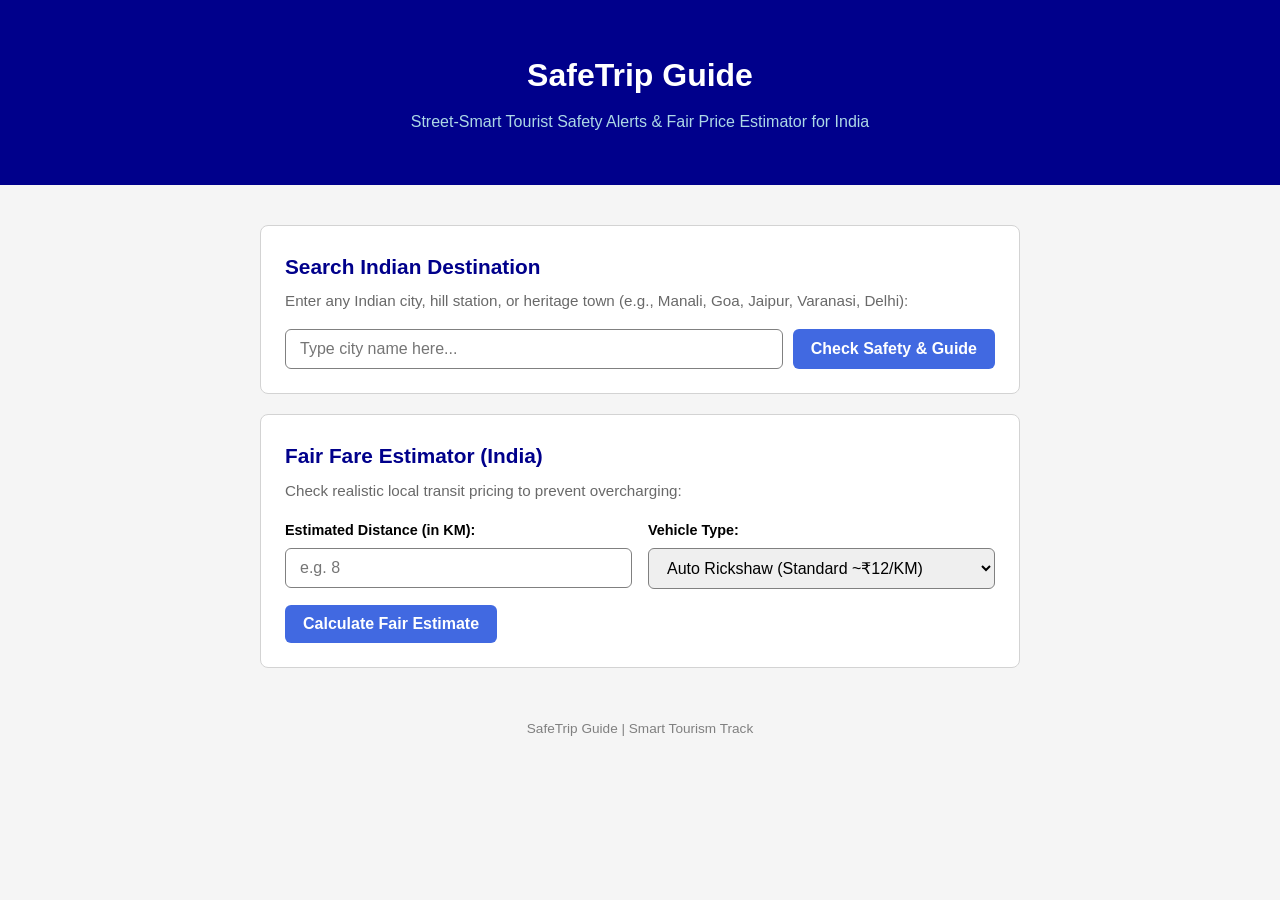
==== index.html @ 3e647286 "Rename new1.html to index.html" ====
<!DOCTYPE html>
<html lang="en">

<head>
    <meta charset="UTF-8">
    <meta name="viewport" content="width=device-width, initial-scale=1.0">
    <title>SafeTrip Guide - Tourist Safety & Fare Estimator</title>
    <link rel="stylesheet" href="new1.css">
</head>

<body>

    <header class="header">
        <div class="container">
            <h1>SafeTrip Guide</h1>
            <p>Street-Smart Tourist Safety Alerts & Fair Price Estimator for India</p>
        </div>
    </header>

    <main class="container">
        <!-- Search Section -->
        <section class="card">
            <h2>Search Indian Destination</h2>
            <p class="subtitle">Enter any Indian city, hill station, or heritage town (e.g., Manali, Goa, Jaipur,
                Varanasi, Delhi):</p>
            <div class="input-group">
                <input type="text" id="city-input" placeholder="Type city name here...">
                <button id="search-btn">Check Safety & Guide</button>
            </div>
        </section>

        <!-- Destination Result Card -->
        <section id="result-card" class="card hidden">
            <h3 id="city-name"></h3>
            <p id="city-desc"></p>

            <div class="advisory-box">
                <h4>Ground Safety Alerts & Tourist Precautions:</h4>
                <ul id="alerts-list"></ul>
            </div>
        </section>

        <section class="card">
            <h2>Fair Fare Estimator (India)</h2>
            <p class="subtitle">Check realistic local transit pricing to prevent overcharging:</p>

            <div class="calculator-grid">
                <div class="input-field">
                    <label for="distance-input">Estimated Distance (in KM):</label>
                    <input type="number" id="distance-input" placeholder="e.g. 8" min="1">
                </div>

                <div class="input-field">
                    <label for="vehicle-select">Vehicle Type:</label>
                    <select id="vehicle-select">
                        <option value="auto">Auto Rickshaw (Standard ~₹12/KM)</option>
                        <option value="cab">Taxi / Cab (Standard ~₹18/KM)</option>
                        <option value="bike">Bike Taxi (Standard ~₹7/KM)</option>
                    </select>
                </div>
            </div>

            <button id="calc-fare-btn">Calculate Fair Estimate</button>
            <div id="fare-result" class="result-badge hidden"></div>
        </section>
    </main>

    <footer class="footer">
        <p>SafeTrip Guide | Smart Tourism Track</p>
    </footer>

    <script src="new1.js"></script>
</body>

</html>
---- new1.css ----
* {
  box-sizing: border-box;
  margin: 0;
  padding: 0;
  font-family: 'Segoe UI', Tahoma, Geneva, Verdana, sans-serif;
}

body {
  background-color: whitesmoke;
  color: black;
  line-height: 1.6;
}

.container {
  max-width: 800px;
  margin: 0 auto;
  padding: 20px;
}

.header {
  background: darkblue;
  color: white;
  padding: 30px 0;
  text-align: center;
}

.header h1 {
  font-size: 2rem;
  margin-bottom: 8px;
}

.header p {
  font-size: 1rem;
  color: lightblue;
}

.card {
  background: white;
  border-radius: 8px;
  padding: 24px;
  margin-top: 20px;
  border: 1px solid lightgray;
}

.card h2 {
  font-size: 1.3rem;
  color: darkblue;
  margin-bottom: 6px;
}

.subtitle {
  font-size: 0.95rem;
  color: dimgray;
  margin-bottom: 16px;
}

.input-group {
  display: flex;
  gap: 10px;
}

input[type="text"],
input[type="number"],
select {
  width: 100%;
  padding: 10px 14px;
  border: 1px solid gray;
  border-radius: 6px;
  font-size: 1rem;
}

button {
  background-color: royalblue;
  color: white;
  border: none;
  border-radius: 6px;
  padding: 10px 18px;
  font-size: 1rem;
  font-weight: 600;
  cursor: pointer;
  white-space: nowrap;
}

button:hover {
  background-color: navy;
}

.calculator-grid {
  display: grid;
  grid-template-columns: 1fr 1fr;
  gap: 16px;
  margin-bottom: 16px;
}

.input-field label {
  display: block;
  font-size: 0.9rem;
  font-weight: 600;
  margin-bottom: 6px;
}

.advisory-box {
  margin-top: 18px;
  background-color: lightyellow;
  border-left: 5px solid darkorange;
  padding: 16px;
  border-radius: 4px;
}

.advisory-box h4 {
  color: saddlebrown;
  margin-bottom: 10px;
}

.advisory-box ul {
  padding-left: 20px;
}

.advisory-box li {
  margin-bottom: 8px;
  font-size: 0.95rem;
  color: darkred;
}

.result-badge {
  margin-top: 16px;
  padding: 14px;
  background-color: honeydew;
  border: 1px solid seagreen;
  color: darkgreen;
  border-radius: 6px;
  font-weight: 600;
}

.hidden {
  display: none;
}

.footer {
  text-align: center;
  padding: 30px 0;
  color: gray;
  font-size: 0.85rem;
}

@media (max-width: 600px) {
  .input-group,
  .calculator-grid {
    grid-template-columns: 1fr;
    display: flex;
    flex-direction: column;
  }
}
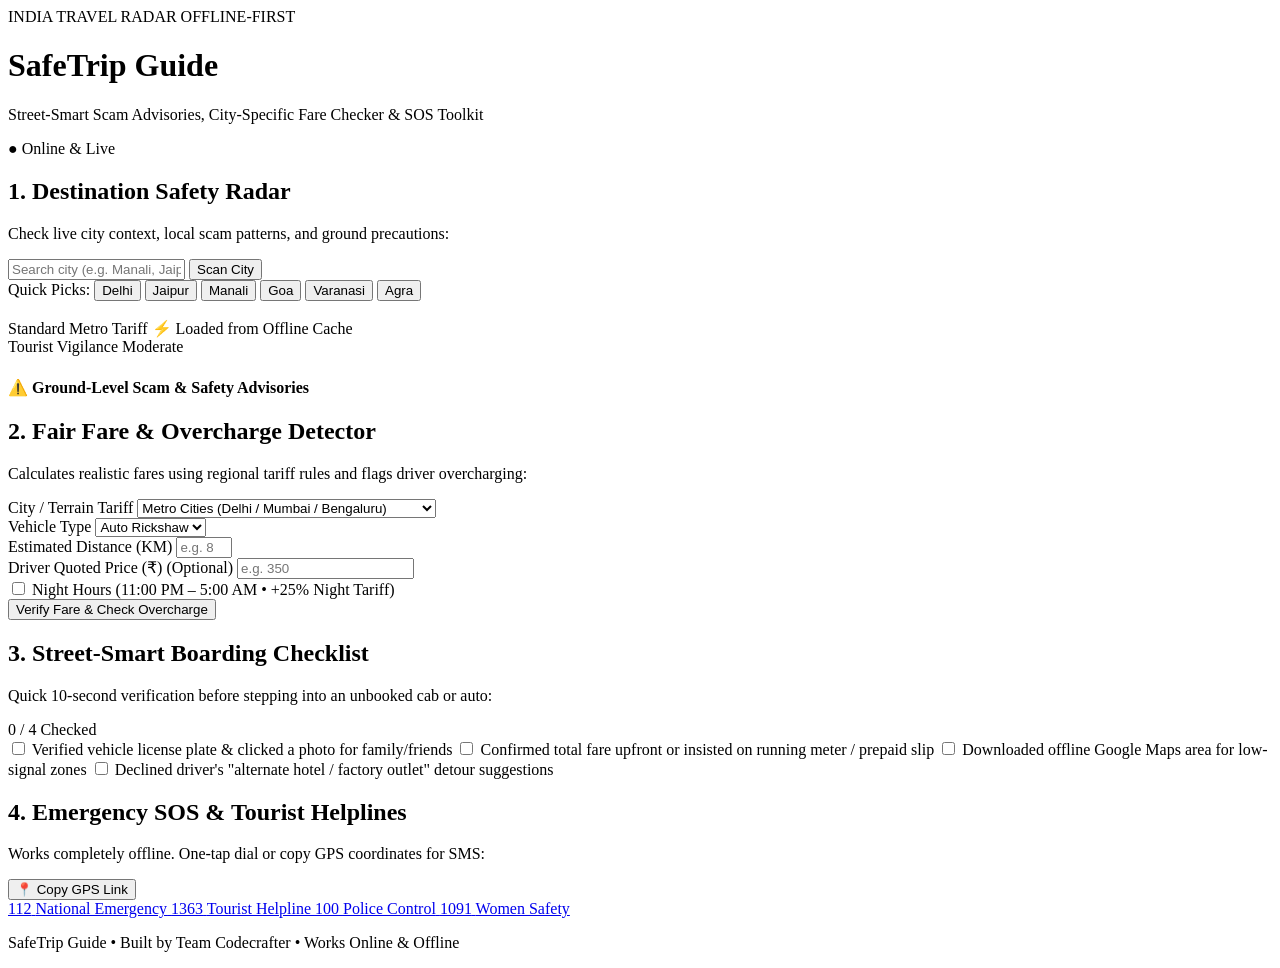
==== commit 4e764d46: "Revise index.html for SafeTrip Guide enhancements Updated the HTML structure and content for the Saf" ====
--- a/index.html
+++ b/index.html
@@ -4,72 +4,197 @@
 <head>
     <meta charset="UTF-8">
     <meta name="viewport" content="width=device-width, initial-scale=1.0">
-    <title>SafeTrip Guide - Tourist Safety & Fare Estimator</title>
-    <link rel="stylesheet" href="new1.css">
+    <title>SafeTrip Guide — Street-Smart Tourist Safety & Fare Radar</title>
+    <link rel="stylesheet" href="ss.css">
 </head>
 
 <body>
 
     <header class="header">
-        <div class="container">
-            <h1>SafeTrip Guide</h1>
-            <p>Street-Smart Tourist Safety Alerts & Fair Price Estimator for India</p>
+        <div class="container header-flex">
+            <div>
+                <div class="brand-row">
+                    <span class="brand-badge">INDIA TRAVEL RADAR</span>
+                    <span class="version-tag">OFFLINE-FIRST</span>
+                </div>
+                <h1>SafeTrip Guide</h1>
+                <p>Street-Smart Scam Advisories, City-Specific Fare Checker & SOS Toolkit</p>
+            </div>
+            <div id="network-status" class="status-pill online">● Online & Live</div>
         </div>
     </header>
 
     <main class="container">
-        <!-- Search Section -->
+        <!-- 1. Destination Safety Radar -->
         <section class="card">
-            <h2>Search Indian Destination</h2>
-            <p class="subtitle">Enter any Indian city, hill station, or heritage town (e.g., Manali, Goa, Jaipur,
-                Varanasi, Delhi):</p>
+            <div class="card-top">
+                <div>
+                    <h2>1. Destination Safety Radar</h2>
+                    <p class="subtitle">Check live city context, local scam patterns, and ground precautions:</p>
+                </div>
+            </div>
+
             <div class="input-group">
-                <input type="text" id="city-input" placeholder="Type city name here...">
-                <button id="search-btn">Check Safety & Guide</button>
-            </div>
-        </section>
-
-        <!-- Destination Result Card -->
-        <section id="result-card" class="card hidden">
-            <h3 id="city-name"></h3>
-            <p id="city-desc"></p>
-
-            <div class="advisory-box">
-                <h4>Ground Safety Alerts & Tourist Precautions:</h4>
-                <ul id="alerts-list"></ul>
-            </div>
-        </section>
-
+                <input type="text" id="city-input" placeholder="Search city (e.g. Manali, Jaipur, Goa, Delhi, Varanasi)..." autocomplete="off">
+                <button id="search-btn">Scan City</button>
+            </div>
+
+            <div class="quick-chips">
+                <span>Quick Picks:</span>
+                <button type="button" class="chip" data-city="Delhi">Delhi</button>
+                <button type="button" class="chip" data-city="Jaipur">Jaipur</button>
+                <button type="button" class="chip" data-city="Manali">Manali</button>
+                <button type="button" class="chip" data-city="Goa">Goa</button>
+                <button type="button" class="chip" data-city="Varanasi">Varanasi</button>
+                <button type="button" class="chip" data-city="Agra">Agra</button>
+            </div>
+
+            <!-- Search Result Drawer -->
+            <div id="result-card" class="result-panel hidden">
+                <div class="result-header">
+                    <div>
+                        <h3 id="city-name"></h3>
+                        <div class="meta-tags">
+                            <span id="region-rate-tag" class="info-pill">Standard Metro Tariff</span>
+                            <span id="cache-tag" class="cache-pill hidden">⚡ Loaded from Offline Cache</span>
+                        </div>
+                    </div>
+                    <div class="safety-meter-box">
+                        <span class="meter-label">Tourist Vigilance</span>
+                        <span id="risk-badge" class="risk-pill">Moderate</span>
+                    </div>
+                </div>
+
+                <p id="city-desc" class="wiki-summary"></p>
+
+                <div class="advisory-box">
+                    <h4>⚠️ Ground-Level Scam & Safety Advisories</h4>
+                    <ul id="alerts-list"></ul>
+                </div>
+
+                <div class="tip-strip" id="local-tip"></div>
+            </div>
+        </section>
+
+        <!-- 2. Fair Fare & Overcharge Detector -->
         <section class="card">
-            <h2>Fair Fare Estimator (India)</h2>
-            <p class="subtitle">Check realistic local transit pricing to prevent overcharging:</p>
+            <h2>2. Fair Fare & Overcharge Detector</h2>
+            <p class="subtitle">Calculates realistic fares using regional tariff rules and flags driver overcharging:</p>
 
             <div class="calculator-grid">
                 <div class="input-field">
-                    <label for="distance-input">Estimated Distance (in KM):</label>
-                    <input type="number" id="distance-input" placeholder="e.g. 8" min="1">
-                </div>
-
-                <div class="input-field">
-                    <label for="vehicle-select">Vehicle Type:</label>
+                    <label for="fare-city-select">City / Terrain Tariff</label>
+                    <select id="fare-city-select">
+                        <option value="metro">Metro Cities (Delhi / Mumbai / Bengaluru)</option>
+                        <option value="hills">Hill Stations (Manali / Shimla / Rishikesh)</option>
+                        <option value="goa">Coastal / Goa (High Base Tourist Tariff)</option>
+                        <option value="tier2">Tier-2 Heritage Cities (Jaipur / Agra / Varanasi)</option>
+                    </select>
+                </div>
+
+                <div class="input-field">
+                    <label for="vehicle-select">Vehicle Type</label>
                     <select id="vehicle-select">
-                        <option value="auto">Auto Rickshaw (Standard ~₹12/KM)</option>
-                        <option value="cab">Taxi / Cab (Standard ~₹18/KM)</option>
-                        <option value="bike">Bike Taxi (Standard ~₹7/KM)</option>
+                        <option value="auto">Auto Rickshaw</option>
+                        <option value="cab">City Taxi / Cab</option>
+                        <option value="bike">Bike Taxi</option>
                     </select>
                 </div>
-            </div>
-
-            <button id="calc-fare-btn">Calculate Fair Estimate</button>
-            <div id="fare-result" class="result-badge hidden"></div>
+
+                <div class="input-field">
+                    <label for="distance-input">Estimated Distance (KM)</label>
+                    <input type="number" id="distance-input" placeholder="e.g. 8" min="1" max="500">
+                </div>
+
+                <div class="input-field">
+                    <label for="quoted-input">Driver Quoted Price (₹) <span class="opt">(Optional)</span></label>
+                    <input type="number" id="quoted-input" placeholder="e.g. 350" min="1">
+                </div>
+            </div>
+
+            <div class="toggle-row">
+                <label class="checkbox-label">
+                    <input type="checkbox" id="night-charge">
+                    <span>Night Hours (11:00 PM – 5:00 AM • +25% Night Tariff)</span>
+                </label>
+            </div>
+
+            <button id="calc-fare-btn" class="full-btn">Verify Fare & Check Overcharge</button>
+
+            <div id="fare-result" class="result-badge hidden">
+                <div class="fare-main" id="fare-range"></div>
+                <div class="fare-sub" id="fare-breakdown"></div>
+                <div id="overcharge-verdict" class="verdict-box hidden"></div>
+            </div>
+        </section>
+
+        <!-- 3. Pre-Transit Safety Checklist (Persistent) -->
+        <section class="card">
+            <div class="checklist-header">
+                <div>
+                    <h2>3. Street-Smart Boarding Checklist</h2>
+                    <p class="subtitle">Quick 10-second verification before stepping into an unbooked cab or auto:</p>
+                </div>
+                <span id="checklist-progress" class="progress-badge">0 / 4 Checked</span>
+            </div>
+
+            <div class="checklist-items">
+                <label class="check-row">
+                    <input type="checkbox" class="safety-check" data-id="chk1">
+                    <span>Verified vehicle license plate & clicked a photo for family/friends</span>
+                </label>
+                <label class="check-row">
+                    <input type="checkbox" class="safety-check" data-id="chk2">
+                    <span>Confirmed total fare upfront or insisted on running meter / prepaid slip</span>
+                </label>
+                <label class="check-row">
+                    <input type="checkbox" class="safety-check" data-id="chk3">
+                    <span>Downloaded offline Google Maps area for low-signal zones</span>
+                </label>
+                <label class="check-row">
+                    <input type="checkbox" class="safety-check" data-id="chk4">
+                    <span>Declined driver's "alternate hotel / factory outlet" detour suggestions</span>
+                </label>
+            </div>
+        </section>
+
+        <!-- 4. Emergency SOS & Tourist Helplines -->
+        <section class="card sos-card">
+            <div class="sos-header">
+                <div>
+                    <h2>4. Emergency SOS & Tourist Helplines</h2>
+                    <p class="subtitle">Works completely offline. One-tap dial or copy GPS coordinates for SMS:</p>
+                </div>
+                <button type="button" id="copy-loc-btn" class="secondary-btn">📍 Copy GPS Link</button>
+            </div>
+
+            <div class="helpline-grid">
+                <a href="tel:112" class="helpline-item">
+                    <span class="num">112</span>
+                    <span class="label">National Emergency</span>
+                </a>
+                <a href="tel:1363" class="helpline-item">
+                    <span class="num">1363</span>
+                    <span class="label">Tourist Helpline</span>
+                </a>
+                <a href="tel:100" class="helpline-item">
+                    <span class="num">100</span>
+                    <span class="label">Police Control</span>
+                </a>
+                <a href="tel:1091" class="helpline-item">
+                    <span class="num">1091</span>
+                    <span class="label">Women Safety</span>
+                </a>
+            </div>
+            <p id="gps-feedback" class="gps-text hidden"></p>
         </section>
     </main>
 
     <footer class="footer">
-        <p>SafeTrip Guide | Smart Tourism Track</p>
+        <p>SafeTrip Guide • Built by Team Codecrafter • Works Online & Offline</p>
     </footer>
 
-    <script src="new1.js"></script>
+    <script src="ss.js"></script>
 </body>
 
 </html>
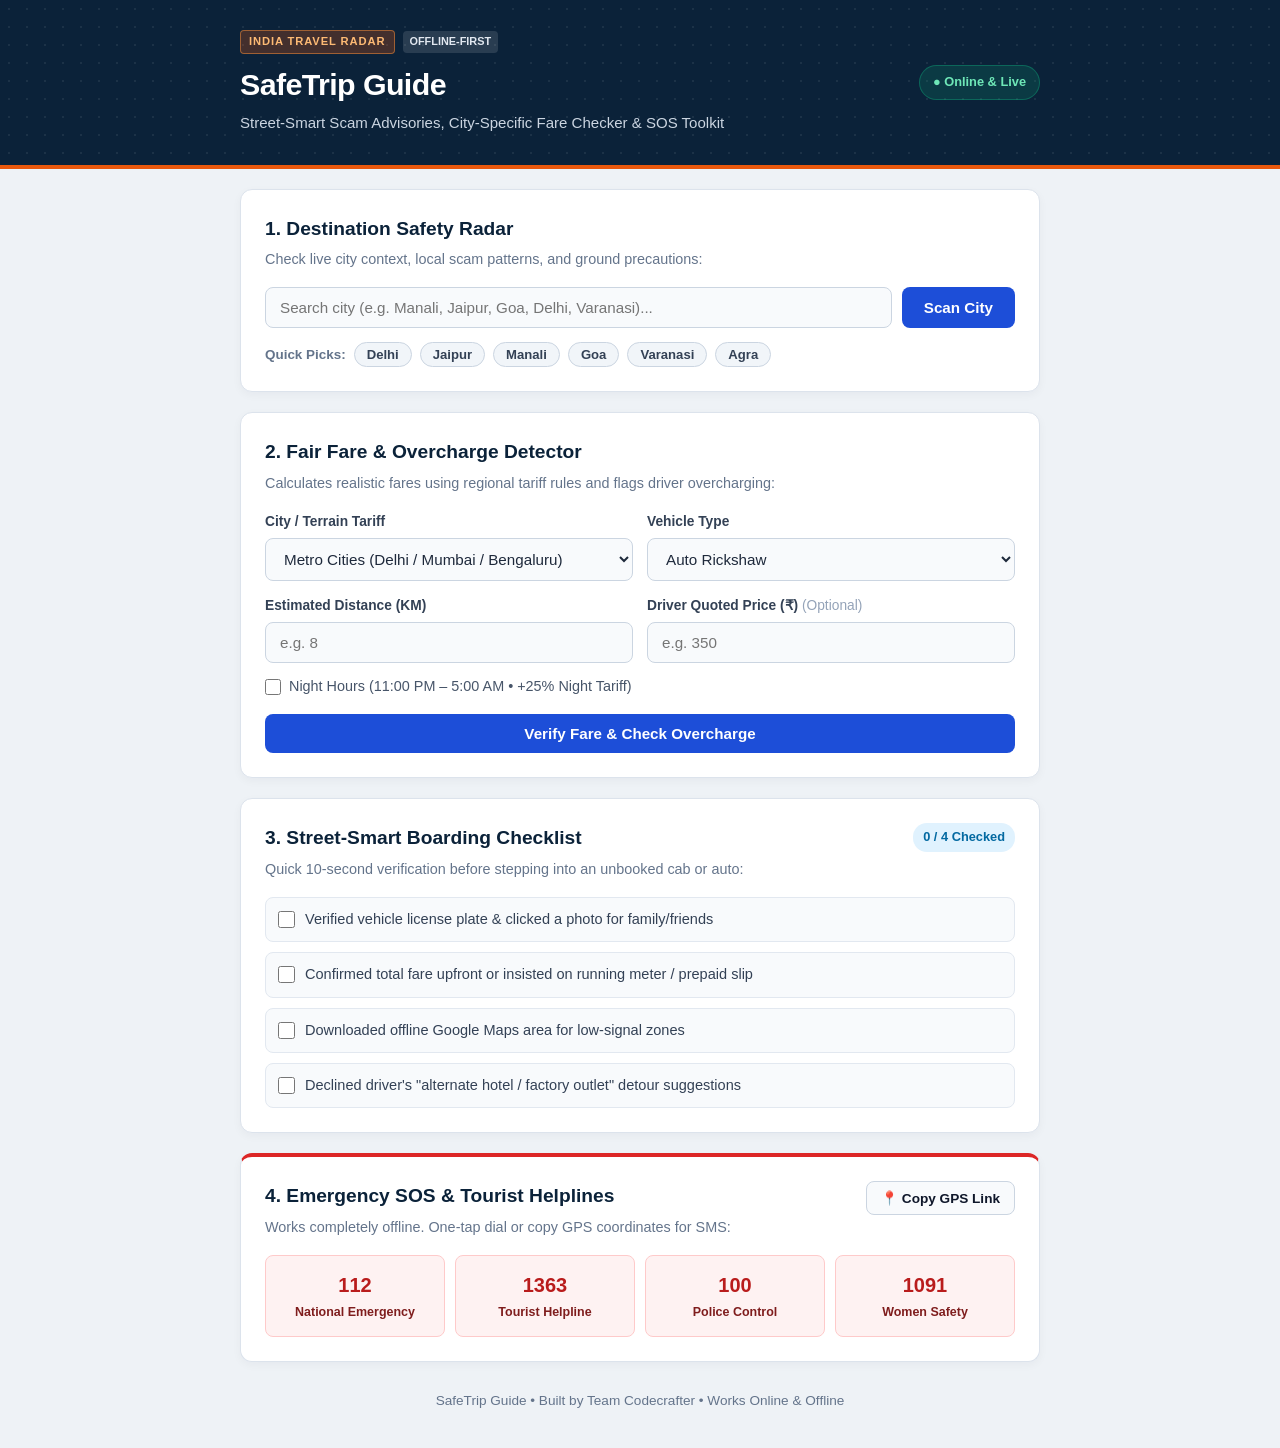
==== commit e9d0028c: "Change stylesheet reference in index.html Updated stylesheet link from 'ss.css' to 'style.css'." ====
--- a/index.html
+++ b/index.html
@@ -5,7 +5,7 @@
     <meta charset="UTF-8">
     <meta name="viewport" content="width=device-width, initial-scale=1.0">
     <title>SafeTrip Guide — Street-Smart Tourist Safety & Fare Radar</title>
-    <link rel="stylesheet" href="ss.css">
+    <link rel="stylesheet" href="style.css">
 </head>
 
 <body>
--- a/style.css
+++ b/style.css
@@ -0,0 +1,552 @@
+* {
+  box-sizing: border-box;
+  margin: 0;
+  padding: 0;
+  font-family: -apple-system, BlinkMacSystemFont, "Segoe UI", Roboto, Helvetica, Arial, sans-serif;
+}
+
+body {
+  background-color: #eef2f6;
+  color: #1e293b;
+  line-height: 1.6;
+}
+
+.container {
+  max-width: 840px;
+  margin: 0 auto;
+  padding: 0 20px;
+}
+
+/* Header with subtle architectural grid */
+.header {
+  background-color: #0b2239;
+  background-image: radial-gradient(rgba(255, 255, 255, 0.07) 1px, transparent 1px);
+  background-size: 18px 18px;
+  color: #ffffff;
+  padding: 30px 0;
+  border-bottom: 4px solid #ea580c;
+}
+
+.header-flex {
+  display: flex;
+  justify-content: space-between;
+  align-items: center;
+  gap: 16px;
+}
+
+.brand-row {
+  display: flex;
+  align-items: center;
+  gap: 8px;
+  margin-bottom: 6px;
+}
+
+.brand-badge {
+  background: rgba(234, 88, 12, 0.25);
+  border: 1px solid rgba(251, 146, 60, 0.5);
+  color: #fdba74;
+  font-size: 0.7rem;
+  font-weight: 700;
+  letter-spacing: 0.08em;
+  padding: 2px 8px;
+  border-radius: 4px;
+}
+
+.version-tag {
+  background: rgba(255, 255, 255, 0.12);
+  color: #e2e8f0;
+  font-size: 0.68rem;
+  font-weight: 600;
+  padding: 2px 7px;
+  border-radius: 4px;
+}
+
+.header h1 {
+  font-size: 1.9rem;
+  font-weight: 800;
+  letter-spacing: -0.02em;
+}
+
+.header p {
+  font-size: 0.94rem;
+  color: #cbd5e1;
+  margin-top: 2px;
+}
+
+.status-pill {
+  font-size: 0.8rem;
+  font-weight: 600;
+  padding: 6px 13px;
+  border-radius: 20px;
+  white-space: nowrap;
+}
+
+.status-pill.online {
+  background: rgba(16, 185, 129, 0.16);
+  color: #6ee7b7;
+  border: 1px solid rgba(16, 185, 129, 0.35);
+}
+
+.status-pill.offline {
+  background: rgba(245, 158, 11, 0.22);
+  color: #fcd34d;
+  border: 1px solid rgba(245, 158, 11, 0.45);
+}
+
+/* Cards */
+.card {
+  background: #ffffff;
+  border-radius: 12px;
+  padding: 24px;
+  margin-top: 20px;
+  border: 1px solid #dce3ec;
+  box-shadow: 0 3px 10px rgba(11, 34, 57, 0.04);
+}
+
+.card h2 {
+  font-size: 1.2rem;
+  color: #0b2239;
+  font-weight: 700;
+  margin-bottom: 4px;
+}
+
+.subtitle {
+  font-size: 0.9rem;
+  color: #64748b;
+  margin-bottom: 16px;
+}
+
+/* Inputs & Buttons */
+.input-group {
+  display: flex;
+  gap: 10px;
+}
+
+input[type="text"],
+input[type="number"],
+select {
+  width: 100%;
+  padding: 11px 14px;
+  border: 1px solid #cbd5e1;
+  border-radius: 8px;
+  font-size: 0.95rem;
+  color: #1e293b;
+  background: #f8fafc;
+  transition: all 0.2s;
+}
+
+input:focus,
+select:focus {
+  outline: none;
+  background: #ffffff;
+  border-color: #1d4ed8;
+  box-shadow: 0 0 0 3px rgba(29, 78, 216, 0.12);
+}
+
+button {
+  background-color: #1d4ed8;
+  color: #ffffff;
+  border: none;
+  border-radius: 8px;
+  padding: 11px 22px;
+  font-size: 0.95rem;
+  font-weight: 600;
+  cursor: pointer;
+  white-space: nowrap;
+  transition: background-color 0.18s, transform 0.1s;
+}
+
+button:hover {
+  background-color: #1e40af;
+}
+
+button:active {
+  transform: scale(0.99);
+}
+
+.full-btn {
+  width: 100%;
+}
+
+/* Quick Chips */
+.quick-chips {
+  display: flex;
+  flex-wrap: wrap;
+  align-items: center;
+  gap: 8px;
+  margin-top: 14px;
+}
+
+.quick-chips span {
+  font-size: 0.84rem;
+  color: #64748b;
+  font-weight: 600;
+}
+
+.chip {
+  background: #f1f5f9;
+  color: #334155;
+  border: 1px solid #cbd5e1;
+  padding: 4px 12px;
+  font-size: 0.82rem;
+  font-weight: 600;
+  border-radius: 20px;
+}
+
+.chip:hover {
+  background: #e2e8f0;
+  color: #0f172a;
+}
+
+/* Result Drawer inside Search Card */
+.result-panel {
+  margin-top: 20px;
+  padding-top: 20px;
+  border-top: 1px dashed #cbd5e1;
+}
+
+.result-header {
+  display: flex;
+  justify-content: space-between;
+  align-items: flex-start;
+  gap: 12px;
+  margin-bottom: 12px;
+}
+
+.result-header h3 {
+  font-size: 1.4rem;
+  color: #0b2239;
+}
+
+.meta-tags {
+  display: flex;
+  flex-wrap: wrap;
+  gap: 6px;
+  margin-top: 4px;
+}
+
+.info-pill {
+  font-size: 0.76rem;
+  background: #e0e7ff;
+  color: #3730a3;
+  padding: 2px 8px;
+  border-radius: 4px;
+  font-weight: 600;
+}
+
+.cache-pill {
+  font-size: 0.76rem;
+  background: #fef3c7;
+  color: #92400e;
+  padding: 2px 8px;
+  border-radius: 4px;
+  font-weight: 600;
+}
+
+.safety-meter-box {
+  text-align: right;
+}
+
+.meter-label {
+  display: block;
+  font-size: 0.72rem;
+  color: #64748b;
+  font-weight: 600;
+  text-transform: uppercase;
+  margin-bottom: 2px;
+}
+
+.risk-pill {
+  display: inline-block;
+  background: #fff7ed;
+  color: #c2410c;
+  border: 1px solid #fdba74;
+  font-size: 0.8rem;
+  font-weight: 700;
+  padding: 4px 10px;
+  border-radius: 6px;
+}
+
+.wiki-summary {
+  font-size: 0.94rem;
+  color: #334155;
+  margin-bottom: 16px;
+}
+
+.advisory-box {
+  background-color: #fffbeb;
+  border-left: 4px solid #d97706;
+  padding: 16px 18px;
+  border-radius: 6px;
+}
+
+.advisory-box h4 {
+  color: #92400e;
+  font-size: 0.96rem;
+  margin-bottom: 10px;
+}
+
+.advisory-box ul {
+  padding-left: 18px;
+}
+
+.advisory-box li {
+  margin-bottom: 8px;
+  font-size: 0.91rem;
+  color: #78350f;
+}
+
+.advisory-box li:last-child {
+  margin-bottom: 0;
+}
+
+.tip-strip {
+  margin-top: 14px;
+  padding: 11px 14px;
+  background: #f0f9ff;
+  border: 1px solid #bae6fd;
+  border-radius: 6px;
+  font-size: 0.88rem;
+  color: #0369a1;
+  font-weight: 500;
+}
+
+/* Calculator */
+.calculator-grid {
+  display: grid;
+  grid-template-columns: 1fr 1fr;
+  gap: 14px;
+  margin-bottom: 12px;
+}
+
+.input-field label {
+  display: block;
+  font-size: 0.86rem;
+  font-weight: 600;
+  color: #334155;
+  margin-bottom: 5px;
+}
+
+.opt {
+  color: #94a3b8;
+  font-weight: 400;
+}
+
+.toggle-row {
+  margin-bottom: 16px;
+}
+
+.checkbox-label {
+  display: flex;
+  align-items: center;
+  gap: 8px;
+  font-size: 0.9rem;
+  color: #475569;
+  cursor: pointer;
+}
+
+.checkbox-label input {
+  width: 16px;
+  height: 16px;
+  cursor: pointer;
+}
+
+.result-badge {
+  margin-top: 16px;
+  padding: 16px;
+  background-color: #ecfdf5;
+  border: 1px solid #6ee7b7;
+  color: #065f46;
+  border-radius: 8px;
+}
+
+.fare-main {
+  font-size: 1.15rem;
+  font-weight: 800;
+}
+
+.fare-sub {
+  font-size: 0.85rem;
+  color: #047857;
+  margin-top: 3px;
+}
+
+.verdict-box {
+  margin-top: 12px;
+  padding: 10px 12px;
+  border-radius: 6px;
+  font-size: 0.9rem;
+  font-weight: 700;
+}
+
+.verdict-fair {
+  background: #d1fae5;
+  color: #065f46;
+  border: 1px solid #34d399;
+}
+
+.verdict-high {
+  background: #fef3c7;
+  color: #92400e;
+  border: 1px solid #fbbf24;
+}
+
+.verdict-scam {
+  background: #fee2e2;
+  color: #991b1b;
+  border: 1px solid #f87171;
+}
+
+/* Checklist */
+.checklist-header {
+  display: flex;
+  justify-content: space-between;
+  align-items: flex-start;
+  gap: 10px;
+}
+
+.progress-badge {
+  background: #e0f2fe;
+  color: #0369a1;
+  font-size: 0.8rem;
+  font-weight: 700;
+  padding: 4px 10px;
+  border-radius: 14px;
+  white-space: nowrap;
+}
+
+.checklist-items {
+  display: flex;
+  flex-direction: column;
+  gap: 10px;
+}
+
+.check-row {
+  display: flex;
+  align-items: center;
+  gap: 10px;
+  padding: 10px 12px;
+  background: #f8fafc;
+  border: 1px solid #e2e8f0;
+  border-radius: 8px;
+  font-size: 0.91rem;
+  color: #334155;
+  cursor: pointer;
+  transition: background 0.15s;
+}
+
+.check-row:hover {
+  background: #f1f5f9;
+}
+
+.check-row input {
+  width: 17px;
+  height: 17px;
+  accent-color: #16a34a;
+  cursor: pointer;
+}
+
+/* SOS Section */
+.sos-card {
+  border-top: 4px solid #dc2626;
+}
+
+.sos-header {
+  display: flex;
+  justify-content: space-between;
+  align-items: flex-start;
+  gap: 12px;
+}
+
+.secondary-btn {
+  background: #f8fafc;
+  color: #0f172a;
+  border: 1px solid #cbd5e1;
+  padding: 8px 14px;
+  font-size: 0.85rem;
+}
+
+.secondary-btn:hover {
+  background: #e2e8f0;
+}
+
+.helpline-grid {
+  display: grid;
+  grid-template-columns: repeat(4, 1fr);
+  gap: 10px;
+}
+
+.helpline-item {
+  display: flex;
+  flex-direction: column;
+  align-items: center;
+  justify-content: center;
+  text-decoration: none;
+  background: #fef2f2;
+  border: 1px solid #fecaca;
+  padding: 13px 8px;
+  border-radius: 8px;
+  transition: transform 0.15s, background 0.15s;
+}
+
+.helpline-item:hover {
+  transform: translateY(-2px);
+  background: #fee2e2;
+}
+
+.helpline-item .num {
+  font-size: 1.25rem;
+  font-weight: 800;
+  color: #b91c1c;
+}
+
+.helpline-item .label {
+  font-size: 0.78rem;
+  color: #7f1d1d;
+  font-weight: 600;
+  text-align: center;
+  margin-top: 2px;
+}
+
+.gps-text {
+  margin-top: 12px;
+  font-size: 0.85rem;
+  color: #1e293b;
+  background: #f1f5f9;
+  border: 1px solid #cbd5e1;
+  padding: 9px 12px;
+  border-radius: 6px;
+}
+
+.hidden {
+  display: none;
+}
+
+.footer {
+  text-align: center;
+  padding: 28px 0 36px;
+  color: #64748b;
+  font-size: 0.85rem;
+}
+
+@media (max-width: 640px) {
+  .header-flex,
+  .sos-header,
+  .input-group,
+  .result-header {
+    flex-direction: column;
+    align-items: stretch;
+  }
+
+  .safety-meter-box {
+    text-align: left;
+  }
+
+  .calculator-grid {
+    grid-template-columns: 1fr;
+  }
+
+  .helpline-grid {
+    grid-template-columns: repeat(2, 1fr);
+  }
+}
